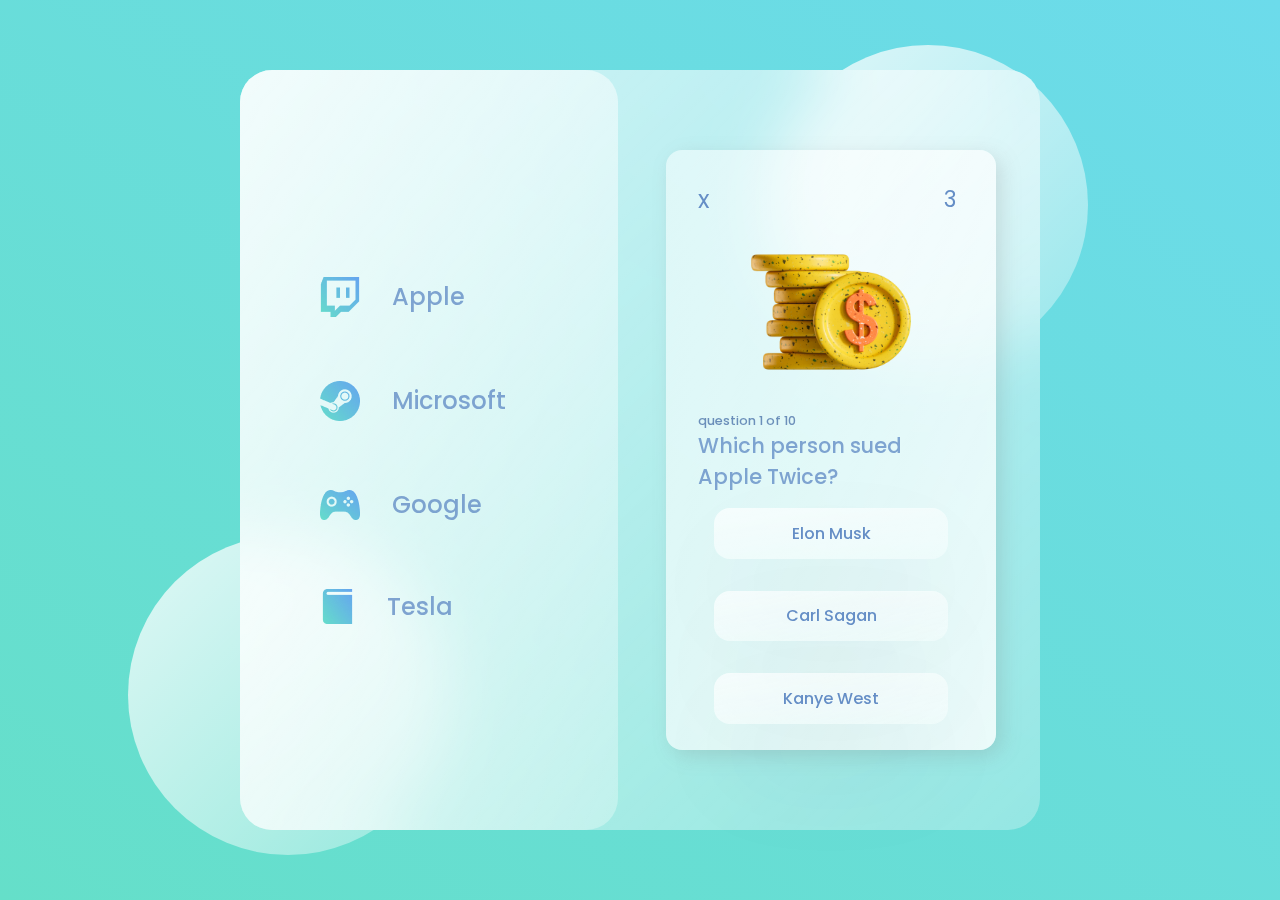
==== index.html @ 9eb64887 "finished with first part of tech trivia" ====
<!DOCTYPE html>
<html lang="en">
  <head>
    <meta charset="UTF-8" />
    <meta name="viewport" content="width=device-width, initial-scale=1.0" />
    <title>Tech Trivia</title>
    <link rel="preconnect" href="https://fonts.googleapis.com" />
    <link rel="preconnect" href="https://fonts.gstatic.com" crossorigin />
    <link
      href="https://fonts.googleapis.com/css2?family=Poppins:wght@100;200;300;400;500;600;700;800;900&display=swap"
      rel="stylesheet"
    />

    <link rel="stylesheet" href="./style.css" />
  </head>
  <body>
    <main>
      <section class="glass">
        <div class="dashboard">
          <div class="user"></div>
          <div class="links">
            <div class="link">
              <img src="./images/twitch.png" alt="" />
              <h2>Apple</h2>
            </div>
            <div class="link">
              <img src="./images/steam.png" alt="" />
              <h2>Microsoft</h2>
            </div>
            <div class="link">
              <img src="./images/upcoming.png" alt="" />
              <h2>Google</h2>
            </div>
            <div class="link">
              <img src="./images/library.png" alt="" />
              <h2>Tesla</h2>
            </div>
          </div>
          <div class="pro"></div>
        </div>
        <div class="games">
          <div class="status">
            <!-- <h1>Active Games</h1> -->
            <!-- <input type="text" /> -->
          </div>
          <div class="cards">
            <div id="card" class="card">
              <div class="top-card-section">
                <div id="x-el" class="x-el">x</div>
                <div id="heart-el" class="heart-el">3</div>
              </div>
              <div id="img-el" class="top-middle-card-section">
                <img style="height: 100%" src="./images/green.png" alt="" />
              </div>
              <div class="middle-card-section">
                <div class="question-number">
                  <p id="question-num">question 1 of 10</p>
                </div>
                <div class="question-el">
                  <h2 id="question-el">Which person sued Apple Twice?</h2>
                </div>
                <div class="bottom-card-section">
                  <div id="question-answers" class="question-answers">
                    <button
                      onclick="questionOneChoiceOne()"
                      class="answer-one question-items"
                      id="answer-one"
                    >
                      Elon Musk
                    </button>
                    <button
                      onclick="questionOneChoiceTwo()"
                      class="question-items"
                      id="answer-two"
                    >
                      Carl Sagan
                    </button>
                    <button
                      onclick="questionOneChoiceThree()"
                      class="answerThree question-items"
                      id="answer-three"
                    >
                      Kanye West
                    </button>
                  </div>
                </div>
              </div>
            </div>
          </div>
        </div>
      </section>
    </main>
    <div class="circle1"></div>
    <div class="circle2"></div>
    <script src="script.js"></script>
  </body>
</html>
---- style.css ----
* {
  margin: 0;
  padding: 0;
  box-sizing: border-box;
  font-family: "Poppins", sans-serif;
}

h1 {
  color: #426696;
  font-weight: 600;
  font-size: 3rem;
  opacity: 0.8;
}
h2,
p {
  color: #658ec6;
  font-weight: 500;
  opacity: 0.8;
}

h3 {
  color: #426696;
  font-weight: 600;
  opacity: 0.8;
}

::selection {
  background-color: #6cdbeb;
}

@keyframes main {
  from {
    transform: translateX(100%);
  }
  to {
    transform: translateX(0);
  }
}

main {
  font-family: "Poppins", sans-serif;
  min-height: 100vh;
  background: linear-gradient(to right top, #65dfc9, #6cdbeb);
  display: flex;
  align-items: center;
  justify-content: center;
}

.glass {
  background: white;
  min-height: 80vh;
  width: 800px;
  background: linear-gradient(
    to right bottom,
    rgba(255, 255, 255, 0.7),
    rgba(255, 255, 255, 0.3)
  );
  border-radius: 2rem;
  z-index: 2;
  backdrop-filter: blur(2rem);
  display: flex;
  /* animation: main 3s ease; */
  /* transform: scale(0.8); */
}
.circle1,
.circle2 {
  background: white;
  background: linear-gradient(
    to right bottom,
    rgba(255, 255, 255, 0.8),
    rgba(255, 255, 255, 0.3)
  );
  height: 20rem;
  width: 20rem;
  position: absolute;
  border-radius: 50%;
}

.circle1 {
  top: 5%;
  right: 15%;
}
.circle2 {
  bottom: 5%;
  left: 10%;
}
.dashboard {
  flex: 1;
  display: flex;
  flex-direction: column;
  align-items: center;
  justify-content: space-evenly;
  text-align: center;
  background: linear-gradient(
    to right bottom,
    rgba(255, 255, 255, 0.7),
    rgba(255, 255, 255, 0.3)
  );
  border-radius: 2rem;
}
.link {
  display: flex;
  margin: 2rem 0rem;
  padding: 1rem 5rem;
  align-items: center;
}
.link h2 {
  padding: 0rem 2rem;
}

.games {
  flex: 3;
}

.games {
  margin: 3rem;
  display: flex;
  flex-direction: column;
  justify-content: space-evenly;
}

@keyframes main {
  from {
    transform: translateY(100%);
  }
  to {
    transform: translateY(0);
  }
}

.card {
  display: flex;
  flex-direction: column;
  height: 600px;
  width: 330px;
  background: linear-gradient(
    to left top,
    rgba(255, 255, 255, 0.8),
    rgba(255, 255, 255, 0.5)
  );
  border-radius: 1rem;
  margin: 2rem 0rem;
  padding: 2rem;
  box-shadow: 6px 6px 20px rgba(122, 122, 122, 0.212);
  /* transform: scale(1); */
  /* justify-content: space-between; */
}

.card-info {
  display: flex;
  flex-direction: column;
  justify-content: space-between;
}

.top-card-section {
  display: flex;
  justify-content: space-between;
  /* background-color: yellow; */
  height: 30px;
}

.x-el {
  border-radius: 50%;
  height: 20px;
  width: 20px;
  font-size: 1.5rem;
  color: #658ec6;
  cursor: pointer;
}

.heart-el {
  border-radius: 50%;
  height: 20px;
  width: 20px;
  font-size: 1.4rem;
  font-weight: 400;
  color: #658ec6;
}

.top-middle-card-section {
  height: 200px;
  text-align: center;
  /* background-color: black; */
}

.middle-card-section {
  height: 200px;
  /* background-color: blue; */
  text-align: left;
}

.middle-card-section p {
  font-size: 0.8rem;
  font-weight: 500;
  color: #4f75aa;
}

.middle-card-section h2 {
  font-weight: 500;
  font-size: 1.3rem;
}

.bottom-card-section {
  height: 240px;
  /* background-color: red; */
}

.question-answers {
  display: flex;
  flex-direction: column;
}

.question-items {
  padding: 0.8em;
  margin: 1em;
  border-radius: 1em;
  border: none;
  font-size: 1rem;
  background: linear-gradient(
    to right bottom,
    rgba(255, 255, 255, 0.7),
    rgba(255, 255, 255, 0.3)
  );
  box-shadow: rgba(255, 255, 255, 0.1) 0px 1px 1px 0px inset,
    rgba(50, 50, 93, 0.25) 0px 50px 100px -20px,
    rgba(0, 0, 0, 0.3) 0px 30px 60px -30px;
  color: #658ec6;
  cursor: pointer;
  font-weight: 500;
}

.correctAnswer {
  background-color: lightgreen;
}

.incorrectAnswer {
  background-color: palevioletred;
}

/* SOURCES */
/* https://getcssscan.com/css-box-shadow-examples */
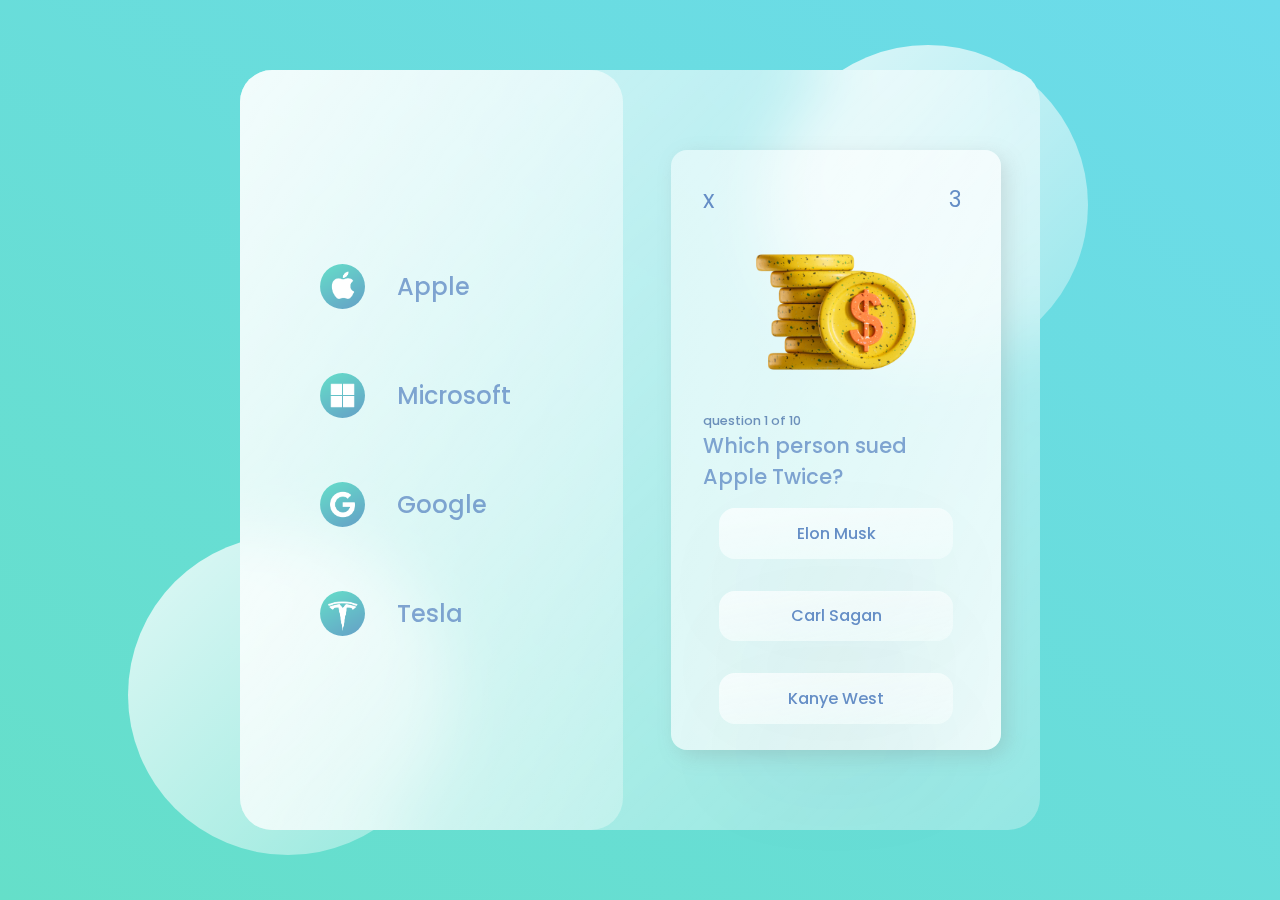
==== commit 4472889b: "finishing some other screens on tech trivia, winning screen is now active moving on to losing screen" ====
--- a/index.html
+++ b/index.html
@@ -10,29 +10,35 @@
       href="https://fonts.googleapis.com/css2?family=Poppins:wght@100;200;300;400;500;600;700;800;900&display=swap"
       rel="stylesheet"
     />
-
     <link rel="stylesheet" href="./style.css" />
   </head>
   <body>
     <main>
+      <img
+        style="display: none"
+        id="confetti"
+        class="confetti"
+        src="6SSp.gif"
+        alt=""
+      />
       <section class="glass">
         <div class="dashboard">
           <div class="user"></div>
           <div class="links">
             <div class="link">
-              <img src="./images/twitch.png" alt="" />
+              <img class="apple2" src="./images/apple6.png" alt="" />
               <h2>Apple</h2>
             </div>
             <div class="link">
-              <img src="./images/steam.png" alt="" />
+              <img class="apple2" src="./images/windows2.png" alt="" />
               <h2>Microsoft</h2>
             </div>
             <div class="link">
-              <img src="./images/upcoming.png" alt="" />
+              <img class="apple2" src="./images/google.png" alt="" />
               <h2>Google</h2>
             </div>
             <div class="link">
-              <img src="./images/library.png" alt="" />
+              <img class="apple2" src="./images/tesla2.png" alt="" />
               <h2>Tesla</h2>
             </div>
           </div>
@@ -89,9 +95,26 @@
           </div>
         </div>
       </section>
+      <div id="congratz" style="display: none" class="congratz">
+        <div class="medal">
+          <img class="medal-img" src="./images/medal2.png" alt="" />
+        </div>
+        <div class="medal-text">
+          <h2>Congratulations!</h2>
+          <p>
+            You're an Apple Expert! Keep on the lookout for new and exciting
+            Tech-Trivia Challanges, and share this game with your Friends!
+          </p>
+          <a href="https://nellyisdev.com">
+            <button class="medal-button">SUPPORT</button>
+          </a>
+          <button onclick="playAgain()" class="medal-button">PLAY AGAIN</button>
+        </div>
+      </div>
     </main>
     <div class="circle1"></div>
     <div class="circle2"></div>
+    <script src="confetti.js"></script>
     <script src="script.js"></script>
   </body>
 </html>
--- a/style.css
+++ b/style.css
@@ -25,7 +25,7 @@
 }
 
 ::selection {
-  background-color: #6cdbeb;
+  background-color: #c7f8ff;
 }
 
 @keyframes main {
@@ -237,5 +237,155 @@
   background-color: palevioletred;
 }
 
+@keyframes fadeIn {
+  0% {
+    opacity: 0;
+  }
+  100% {
+    opacity: 1;
+  }
+}
+
+@-moz-keyframes fadeIn {
+  0% {
+    opacity: 0;
+  }
+  100% {
+    opacity: 1;
+  }
+}
+
+@-webkit-keyframes fadeIn {
+  0% {
+    opacity: 0;
+  }
+  100% {
+    opacity: 1;
+  }
+}
+
+@-o-keyframes fadeIn {
+  0% {
+    opacity: 0;
+  }
+  100% {
+    opacity: 1;
+  }
+}
+
+@-ms-keyframes fadeIn {
+  0% {
+    opacity: 0;
+  }
+  100% {
+    opacity: 1;
+  }
+}
+
+.confetti {
+  position: absolute;
+  top: 0;
+  right: 0;
+  left: 0;
+  bottom: 0;
+  width: 100%;
+  height: 100%;
+  z-index: 999;
+  margin: auto;
+  animation: fadeIn 5s;
+  -webkit-animation: fadeIn 5s;
+  -moz-animation: fadeIn 5s;
+  -o-animation: fadeIn 5s;
+  -ms-animation: fadeIn 5s;
+}
+
+.apple2 {
+  height: 5vh;
+  border-radius: 50%;
+}
+
+.congratz {
+  animation: fadeIn 3s;
+  height: 700px;
+  width: 400px;
+  background-color: white;
+  position: absolute;
+  top: 0;
+  bottom: 0;
+  left: 0;
+  right: 0;
+  margin: auto;
+  z-index: 999;
+  border-radius: 2em;
+  display: flex;
+  flex-direction: column;
+}
+
+.medal {
+  width: 400px;
+  margin: auto;
+  margin-top: 10px;
+  align-items: center;
+  text-align: center;
+}
+
+.medal-img {
+  height: 40vh;
+}
+
+.medal-text {
+  text-align: center;
+  position: relative;
+  bottom: 20px;
+  left: 20px;
+  font-size: 1.48rem;
+  width: 350px;
+  text-align: center;
+  padding: 0.5em;
+}
+
+.medal-text h2 {
+  color: #426696;
+  font-weight: 500;
+  margin-bottom: 10px;
+}
+
+.medal-text p {
+  font-size: 1rem;
+}
+
+.medal-button {
+  margin-top: 20px;
+  position: relative;
+  top: 30px;
+  padding: 0.8em;
+  border: none;
+  background-color: #4f75aa;
+  color: white;
+  font-weight: bold;
+  border-radius: 3em;
+  font-size: 1rem;
+  cursor: pointer;
+  margin-inline: 10px;
+  width: 140px;
+}
+
+a {
+  text-decoration: none;
+  color: white;
+}
+
+a:hover {
+  transition: all 0.5s ease;
+  background-color: white;
+  color: #658ec6;
+}
+
+.medal-button:hover {
+  transition: all 0.5s ease;
+  background-color: white;
+  color: #658ec6;
+}
+
 /* SOURCES */
-/* https://getcssscan.com/css-box-shadow-examples */
+/* https://getcssscan.com/css-box-shadow-examples */ ;
